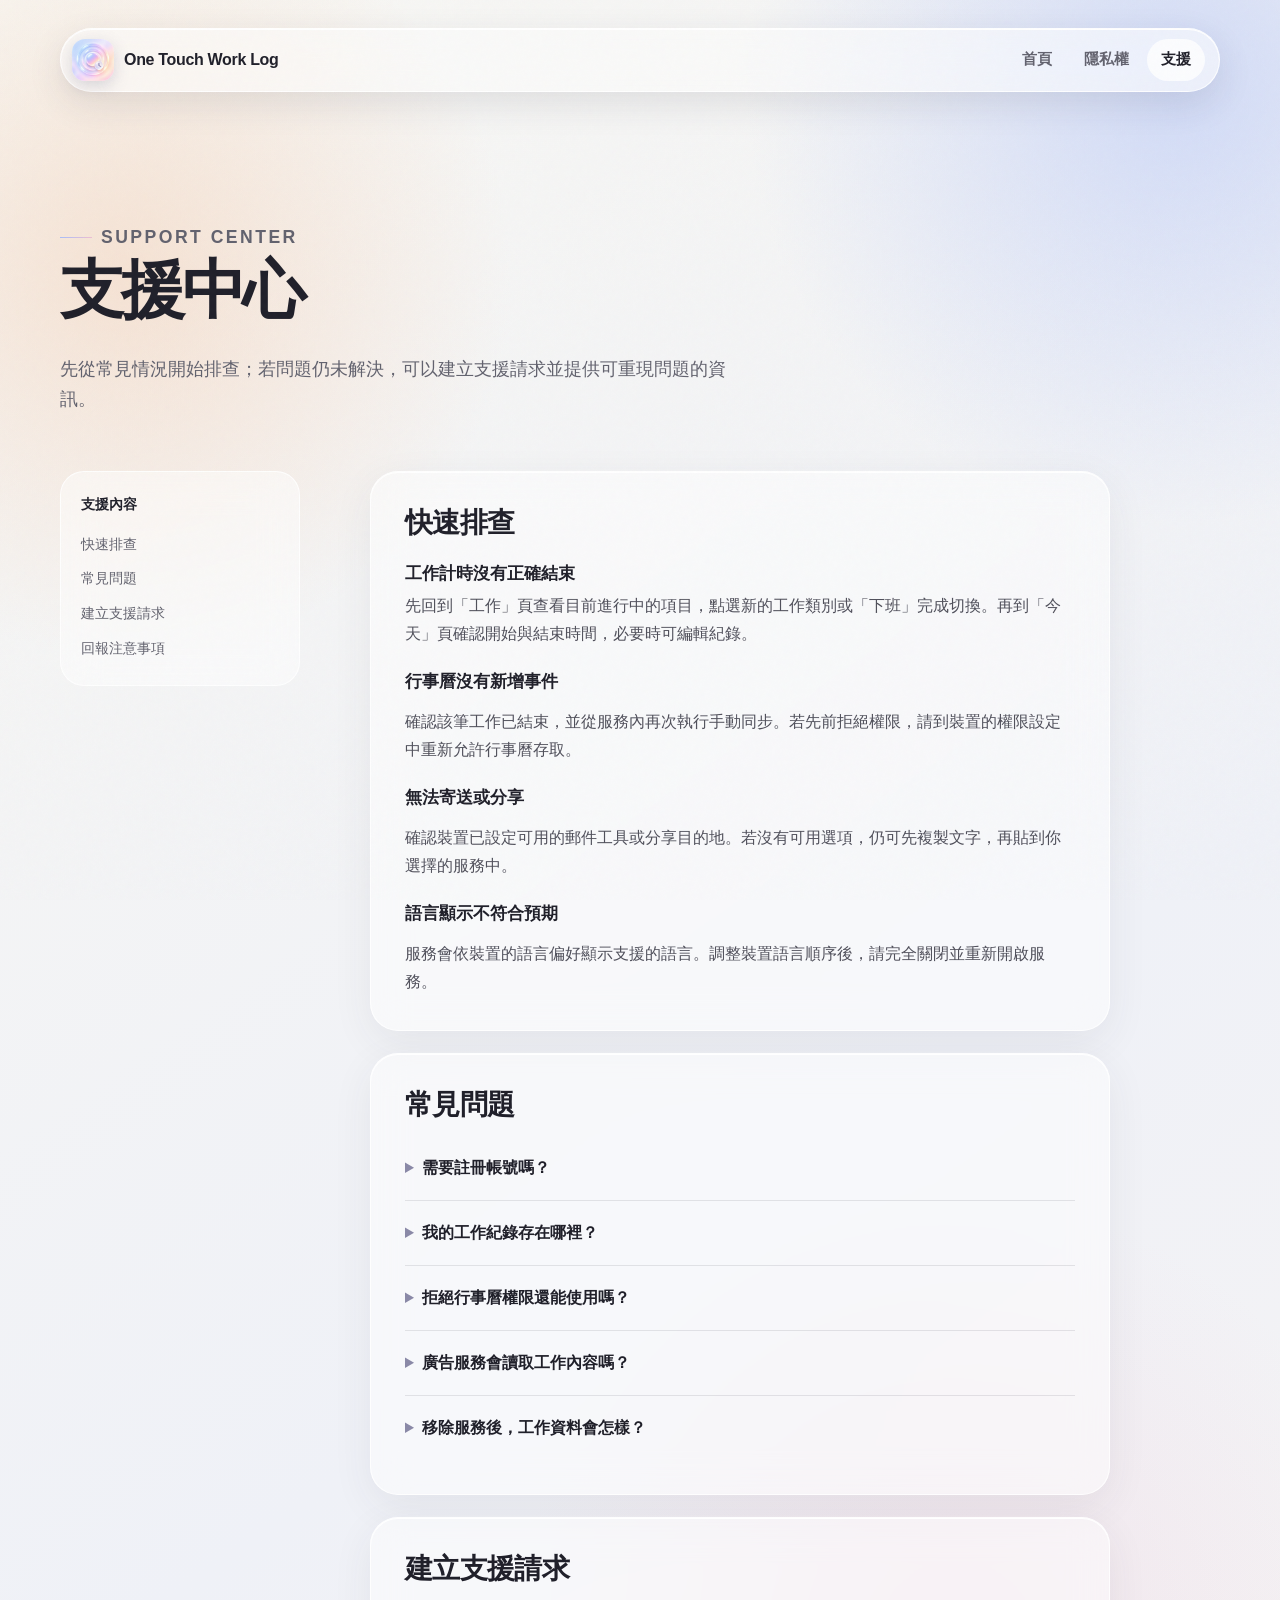
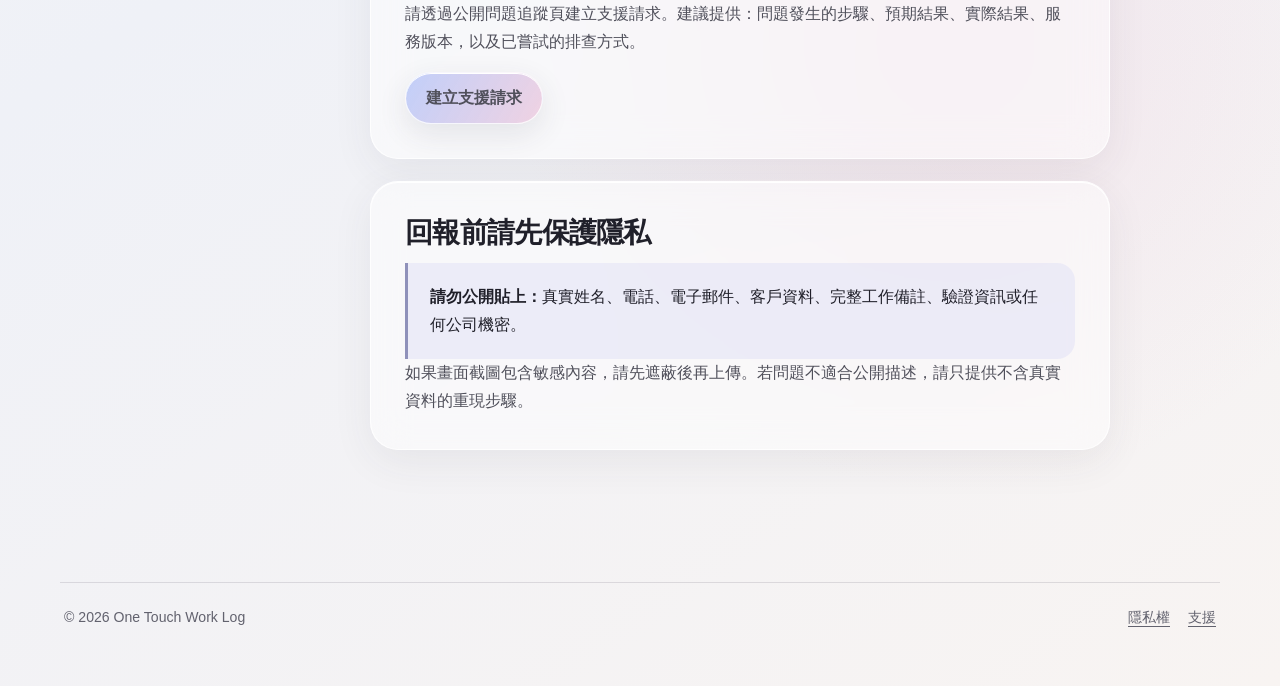
==== support/index.html @ d7296403 "Create privacy and support website" ====
<!doctype html>
<html lang="zh-Hant">
<head>
  <meta charset="utf-8">
  <meta name="viewport" content="width=device-width, initial-scale=1">
  <meta name="description" content="One Touch Work Log 使用支援、常見問題與問題回報方式。">
  <meta name="theme-color" content="#f7f5f0">
  <title>支援中心｜One Touch Work Log</title>
  <link rel="icon" href="../assets/logo.png">
  <link rel="stylesheet" href="../assets/styles.css">
</head>
<body>
  <a class="skip-link" href="#main">跳到主要內容</a>
  <header class="site-header shell">
    <nav class="nav" aria-label="主要導覽">
      <a class="brand" href="../"><img src="../assets/logo.png" alt=""><span>One Touch Work Log</span></a>
      <div class="nav-links"><a href="../">首頁</a><a href="../privacy/">隱私權</a><a href="./" aria-current="page">支援</a></div>
    </nav>
  </header>

  <main id="main" class="shell">
    <header class="page-hero">
      <p class="eyebrow">Support center</p>
      <h1>支援中心</h1>
      <p>先從常見情況開始排查；若問題仍未解決，可以建立支援請求並提供可重現問題的資訊。</p>
    </header>

    <div class="content-layout">
      <aside class="toc" aria-label="頁面目錄">
        <strong>支援內容</strong>
        <a href="#quick-help">快速排查</a>
        <a href="#faq">常見問題</a>
        <a href="#request">建立支援請求</a>
        <a href="#privacy-note">回報注意事項</a>
      </aside>

      <article class="prose">
        <section id="quick-help">
          <h2>快速排查</h2>
          <h3>工作計時沒有正確結束</h3>
          <p>先回到「工作」頁查看目前進行中的項目，點選新的工作類別或「下班」完成切換。再到「今天」頁確認開始與結束時間，必要時可編輯紀錄。</p>
          <h3>行事曆沒有新增事件</h3>
          <p>確認該筆工作已結束，並從服務內再次執行手動同步。若先前拒絕權限，請到裝置的權限設定中重新允許行事曆存取。</p>
          <h3>無法寄送或分享</h3>
          <p>確認裝置已設定可用的郵件工具或分享目的地。若沒有可用選項，仍可先複製文字，再貼到你選擇的服務中。</p>
          <h3>語言顯示不符合預期</h3>
          <p>服務會依裝置的語言偏好顯示支援的語言。調整裝置語言順序後，請完全關閉並重新開啟服務。</p>
        </section>

        <section id="faq" class="faq">
          <h2>常見問題</h2>
          <details>
            <summary>需要註冊帳號嗎？</summary>
            <p>不需要。目前的核心記錄功能不要求建立帳號。</p>
          </details>
          <details>
            <summary>我的工作紀錄存在哪裡？</summary>
            <p>工作類別、時間、細節、備註與偏好設定主要保存在你的裝置內。</p>
          </details>
          <details>
            <summary>拒絕行事曆權限還能使用嗎？</summary>
            <p>可以。拒絕行事曆權限不影響工作記錄、編輯、報告與分享功能。</p>
          </details>
          <details>
            <summary>廣告服務會讀取工作內容嗎？</summary>
            <p>不會。活動名稱、時間、工作細節與備註不會提供給廣告服務作為個人化依據。</p>
          </details>
          <details>
            <summary>移除服務後，工作資料會怎樣？</summary>
            <p>一般情況下，移除服務會一併移除其本機資料；裝置備份與系統層級保留仍依你的設定而定。</p>
          </details>
        </section>

        <section id="request">
          <h2>建立支援請求</h2>
          <p>請透過公開問題追蹤頁建立支援請求。建議提供：問題發生的步驟、預期結果、實際結果、服務版本，以及已嘗試的排查方式。</p>
          <p><a class="button primary" href="https://github.com/alexlu2020/one-touch-work-log-support/issues/new?template=support.yml" rel="noopener">建立支援請求</a></p>
        </section>

        <section id="privacy-note">
          <h2>回報前請先保護隱私</h2>
          <div class="notice"><strong>請勿公開貼上：</strong>真實姓名、電話、電子郵件、客戶資料、完整工作備註、驗證資訊或任何公司機密。</div>
          <p>如果畫面截圖包含敏感內容，請先遮蔽後再上傳。若問題不適合公開描述，請只提供不含真實資料的重現步驟。</p>
        </section>
      </article>
    </div>
  </main>

  <footer class="site-footer shell"><div class="footer-inner"><span>© <span data-year></span> One Touch Work Log</span><div class="footer-links"><a href="../privacy/">隱私權</a><a href="./">支援</a></div></div></footer>
  <script src="../assets/site.js"></script>
</body>
</html>
---- assets/styles.css ----
:root {
  --ink: #20202a;
  --muted: #62626e;
  --paper: #f7f5f0;
  --glass: rgba(255, 255, 255, 0.58);
  --line: rgba(255, 255, 255, 0.82);
  --shadow: 0 24px 70px rgba(54, 52, 68, 0.14), 0 4px 16px rgba(54, 52, 68, 0.08);
  --blue: #a9bdf8;
  --lilac: #c9b5ee;
  --blush: #edbed2;
  --peach: #f4c9aa;
  --mint: #b9dbd2;
  --radius: 30px;
  --serif: "Iowan Old Style", "Palatino Linotype", "Noto Serif TC", serif;
  --sans: "Avenir Next", "PingFang TC", "Noto Sans TC", sans-serif;
}

* { box-sizing: border-box; }

html {
  scroll-behavior: smooth;
  background: var(--paper);
}

body {
  margin: 0;
  color: var(--ink);
  font-family: var(--sans);
  line-height: 1.75;
  background:
    radial-gradient(circle at 10% 12%, rgba(244, 201, 170, .44), transparent 24rem),
    radial-gradient(circle at 92% 4%, rgba(169, 189, 248, .45), transparent 27rem),
    radial-gradient(circle at 75% 72%, rgba(237, 190, 210, .25), transparent 28rem),
    linear-gradient(145deg, #f8f7f3, #eff1f7 54%, #f8f4f2);
  min-height: 100vh;
}

body::before {
  content: "";
  position: fixed;
  inset: 0;
  pointer-events: none;
  opacity: .28;
  background-image: url("data:image/svg+xml,%3Csvg viewBox='0 0 180 180' xmlns='http://www.w3.org/2000/svg'%3E%3Cfilter id='n'%3E%3CfeTurbulence type='fractalNoise' baseFrequency='.9' numOctaves='3' stitchTiles='stitch'/%3E%3C/filter%3E%3Crect width='100%25' height='100%25' filter='url(%23n)' opacity='.08'/%3E%3C/svg%3E");
  z-index: 20;
}

a { color: inherit; }

.skip-link {
  position: fixed;
  left: 18px;
  top: -60px;
  z-index: 99;
  padding: 10px 16px;
  border-radius: 999px;
  background: var(--ink);
  color: white;
  text-decoration: none;
  transition: top .2s ease;
}

.skip-link:focus { top: 18px; }

.shell {
  width: min(1160px, calc(100% - 36px));
  margin: 0 auto;
}

.site-header {
  position: sticky;
  top: 14px;
  z-index: 10;
  padding-top: 14px;
}

.nav {
  display: flex;
  align-items: center;
  justify-content: space-between;
  gap: 24px;
  padding: 10px 14px 10px 11px;
  border: 1px solid var(--line);
  border-radius: 999px;
  background: rgba(250, 250, 250, .66);
  box-shadow: 0 12px 36px rgba(50, 50, 64, .11), inset 0 1px 0 white;
  backdrop-filter: blur(20px) saturate(145%);
}

.brand {
  display: inline-flex;
  align-items: center;
  gap: 10px;
  font-weight: 720;
  letter-spacing: -.02em;
  text-decoration: none;
  white-space: nowrap;
}

.brand img {
  width: 42px;
  height: 42px;
  border-radius: 13px;
  box-shadow: 0 5px 16px rgba(92, 93, 128, .22);
}

.nav-links {
  display: flex;
  align-items: center;
  gap: 4px;
}

.nav-links a {
  padding: 8px 14px;
  border-radius: 999px;
  color: var(--muted);
  font-size: .92rem;
  font-weight: 650;
  text-decoration: none;
}

.nav-links a:hover,
.nav-links a:focus-visible,
.nav-links a[aria-current="page"] {
  color: var(--ink);
  background: rgba(255, 255, 255, .78);
  outline: none;
}

.hero {
  display: grid;
  grid-template-columns: 1.15fr .85fr;
  align-items: center;
  gap: 70px;
  min-height: 680px;
  padding: 100px 0 72px;
}

.eyebrow {
  display: inline-flex;
  align-items: center;
  gap: 9px;
  margin: 0 0 18px;
  color: #575266;
  font-size: .8rem;
  font-weight: 750;
  letter-spacing: .14em;
  text-transform: uppercase;
}

.eyebrow::before {
  content: "";
  width: 32px;
  height: 1px;
  background: linear-gradient(90deg, var(--blue), var(--blush));
}

h1, h2, h3 { line-height: 1.2; }

h1 {
  margin: 0;
  font-family: var(--serif);
  font-size: clamp(3.4rem, 7.2vw, 6.8rem);
  font-weight: 600;
  letter-spacing: -.065em;
}

.hero-copy {
  max-width: 630px;
  margin: 28px 0 0;
  color: var(--muted);
  font-size: clamp(1rem, 2vw, 1.2rem);
}

.hero-actions {
  display: flex;
  flex-wrap: wrap;
  gap: 12px;
  margin-top: 34px;
}

.button {
  display: inline-flex;
  align-items: center;
  justify-content: center;
  min-height: 48px;
  padding: 11px 20px;
  border: 1px solid rgba(255, 255, 255, .8);
  border-radius: 999px;
  background: rgba(255, 255, 255, .72);
  box-shadow: 0 10px 30px rgba(58, 55, 75, .11), inset 0 1px 0 white;
  font-weight: 720;
  text-decoration: none;
  transition: transform .2s ease, box-shadow .2s ease;
}

.button.primary {
  background: linear-gradient(120deg, rgba(172, 191, 248, .72), rgba(235, 190, 213, .66));
}

.button:hover,
.button:focus-visible {
  transform: translateY(-2px);
  box-shadow: 0 14px 34px rgba(58, 55, 75, .16), inset 0 1px 0 white;
  outline: 2px solid rgba(104, 105, 142, .36);
  outline-offset: 3px;
}

.logo-stage {
  position: relative;
  display: grid;
  place-items: center;
  min-height: 430px;
}

.logo-stage::before,
.logo-stage::after {
  content: "";
  position: absolute;
  border: 1px solid rgba(255, 255, 255, .75);
  border-radius: 50%;
  background: rgba(255, 255, 255, .18);
  backdrop-filter: blur(8px);
}

.logo-stage::before { width: 390px; height: 390px; }
.logo-stage::after { width: 300px; height: 300px; }

.app-logo {
  position: relative;
  z-index: 2;
  width: min(300px, 72vw);
  aspect-ratio: 1;
  border-radius: 30%;
  box-shadow: 0 38px 80px rgba(76, 75, 96, .24), 0 6px 20px rgba(76, 75, 96, .16);
  animation: float 6s ease-in-out infinite;
}

@keyframes float {
  0%, 100% { transform: translateY(0) rotate(-1deg); }
  50% { transform: translateY(-12px) rotate(1deg); }
}

.section { padding: 94px 0; }

.section-heading {
  display: grid;
  grid-template-columns: .7fr 1.3fr;
  gap: 50px;
  align-items: end;
  margin-bottom: 38px;
}

.section-heading h2,
.page-hero h1 {
  margin: 0;
  font-family: var(--serif);
  font-size: clamp(2.5rem, 5vw, 4.6rem);
  font-weight: 600;
  letter-spacing: -.05em;
}

.section-heading p { margin: 0; color: var(--muted); }

.card-grid {
  display: grid;
  grid-template-columns: repeat(3, 1fr);
  gap: 18px;
}

.glass-card {
  position: relative;
  overflow: hidden;
  min-height: 270px;
  padding: 30px;
  border: 1px solid var(--line);
  border-radius: var(--radius);
  background: var(--glass);
  box-shadow: var(--shadow), inset 0 1px 0 white;
  backdrop-filter: blur(22px) saturate(130%);
}

.glass-card::after {
  content: "";
  position: absolute;
  top: -60px;
  right: -40px;
  width: 150px;
  height: 150px;
  border-radius: 50%;
  background: var(--glow, rgba(169, 189, 248, .4));
  filter: blur(28px);
}

.glass-card:nth-child(2) { --glow: rgba(185, 219, 210, .52); }
.glass-card:nth-child(3) { --glow: rgba(244, 201, 170, .48); }

.card-number {
  display: grid;
  place-items: center;
  width: 42px;
  height: 42px;
  margin-bottom: 54px;
  border: 1px solid rgba(255, 255, 255, .92);
  border-radius: 14px;
  background: rgba(255, 255, 255, .55);
  color: #62647d;
  font-family: var(--serif);
  font-weight: 700;
}

.glass-card h3 { margin: 0 0 10px; font-size: 1.24rem; }
.glass-card p { margin: 0; color: var(--muted); }

.callout {
  display: grid;
  grid-template-columns: 1fr auto;
  gap: 30px;
  align-items: center;
  margin: 24px 0 0;
  padding: 40px;
  border: 1px solid var(--line);
  border-radius: var(--radius);
  background: linear-gradient(120deg, rgba(255, 255, 255, .66), rgba(221, 224, 246, .62), rgba(247, 220, 208, .6));
  box-shadow: var(--shadow), inset 0 1px 0 white;
}

.callout h2 { margin: 0 0 8px; font-family: var(--serif); font-size: clamp(2rem, 4vw, 3.4rem); letter-spacing: -.045em; }
.callout p { margin: 0; color: var(--muted); }

.page-hero {
  padding: 120px 0 56px;
  max-width: 850px;
}

.page-hero p {
  max-width: 680px;
  margin: 24px 0 0;
  color: var(--muted);
  font-size: 1.1rem;
}

.meta-row {
  display: flex;
  flex-wrap: wrap;
  gap: 10px 24px;
  margin-top: 28px;
  color: var(--muted);
  font-size: .9rem;
}

.content-layout {
  display: grid;
  grid-template-columns: 240px minmax(0, 740px);
  gap: 70px;
  align-items: start;
  padding-bottom: 110px;
}

.toc {
  position: sticky;
  top: 100px;
  padding: 20px;
  border: 1px solid var(--line);
  border-radius: 24px;
  background: rgba(255, 255, 255, .48);
  backdrop-filter: blur(18px);
}

.toc strong { display: block; margin: 0 0 10px; font-size: .88rem; }
.toc a { display: block; padding: 5px 0; color: var(--muted); font-size: .88rem; text-decoration: none; }
.toc a:hover, .toc a:focus-visible { color: var(--ink); text-decoration: underline; text-underline-offset: 4px; }

.prose section {
  scroll-margin-top: 110px;
  margin-bottom: 22px;
  padding: 34px;
  border: 1px solid rgba(255, 255, 255, .78);
  border-radius: 28px;
  background: rgba(255, 255, 255, .48);
  box-shadow: 0 12px 42px rgba(57, 55, 70, .07), inset 0 1px 0 white;
  backdrop-filter: blur(18px);
}

.prose h2 { margin: 0 0 14px; font-family: var(--serif); font-size: 1.75rem; letter-spacing: -.025em; }
.prose h3 { margin: 24px 0 8px; font-size: 1.05rem; }
.prose p, .prose li { color: #50505b; }
.prose p:first-of-type { margin-top: 0; }
.prose p:last-child { margin-bottom: 0; }
.prose ul { padding-left: 1.25rem; }
.prose li + li { margin-top: 7px; }

.notice {
  padding: 20px 22px;
  border-left: 3px solid #8f91ba;
  border-radius: 0 18px 18px 0;
  background: rgba(225, 225, 245, .52);
}

.faq details {
  border-top: 1px solid rgba(74, 72, 84, .13);
  padding: 18px 0;
}

.faq details:first-of-type { border-top: 0; }
.faq summary { cursor: pointer; font-weight: 720; }
.faq summary::marker { color: #8a89a7; }
.faq details p { margin: 10px 0 0; }

.site-footer { padding: 0 0 34px; }

.footer-inner {
  display: flex;
  justify-content: space-between;
  gap: 30px;
  align-items: center;
  padding: 22px 4px;
  border-top: 1px solid rgba(57, 55, 70, .14);
  color: var(--muted);
  font-size: .88rem;
}

.footer-links { display: flex; gap: 18px; }
.footer-links a { text-underline-offset: 4px; }

.error-page {
  display: grid;
  place-items: center;
  min-height: 100vh;
  padding: 30px;
  text-align: center;
}

.error-card { max-width: 650px; }
.error-code { margin: 0; font-family: var(--serif); font-size: clamp(6rem, 25vw, 13rem); line-height: .8; color: rgba(76, 75, 96, .17); }
.error-card h1 { margin: -18px 0 14px; font-size: clamp(2.2rem, 5vw, 4rem); }

@media (max-width: 860px) {
  .hero { grid-template-columns: 1fr; gap: 20px; min-height: auto; padding-top: 90px; }
  .logo-stage { order: -1; min-height: 330px; }
  .logo-stage::before { width: 310px; height: 310px; }
  .logo-stage::after { width: 240px; height: 240px; }
  .app-logo { width: 230px; }
  .section-heading { grid-template-columns: 1fr; gap: 14px; }
  .card-grid { grid-template-columns: 1fr; }
  .glass-card { min-height: 230px; }
  .card-number { margin-bottom: 34px; }
  .content-layout { grid-template-columns: 1fr; gap: 24px; }
  .toc { position: static; }
}

@media (max-width: 620px) {
  .shell { width: min(calc(100% - 24px), 1160px); }
  .site-header { top: 8px; padding-top: 8px; }
  .nav { gap: 4px; align-items: center; border-radius: 26px; }
  .brand span { display: none; }
  .brand img { width: 38px; height: 38px; }
  .nav-links { min-width: 0; flex: 1; justify-content: flex-end; gap: 0; }
  .nav-links a { padding: 8px 7px; font-size: .78rem; }
  h1 { font-size: clamp(3.2rem, 17vw, 5rem); }
  .hero { padding-top: 62px; }
  .hero-actions, .button { width: 100%; }
  .section { padding: 70px 0; }
  .callout { grid-template-columns: 1fr; padding: 28px; }
  .page-hero { padding-top: 86px; }
  .prose section { padding: 26px 22px; }
  .footer-inner { align-items: flex-start; flex-direction: column; }
}

@media (prefers-reduced-motion: reduce) {
  html { scroll-behavior: auto; }
  *, *::before, *::after { animation-duration: .01ms !important; animation-iteration-count: 1 !important; transition-duration: .01ms !important; }
}
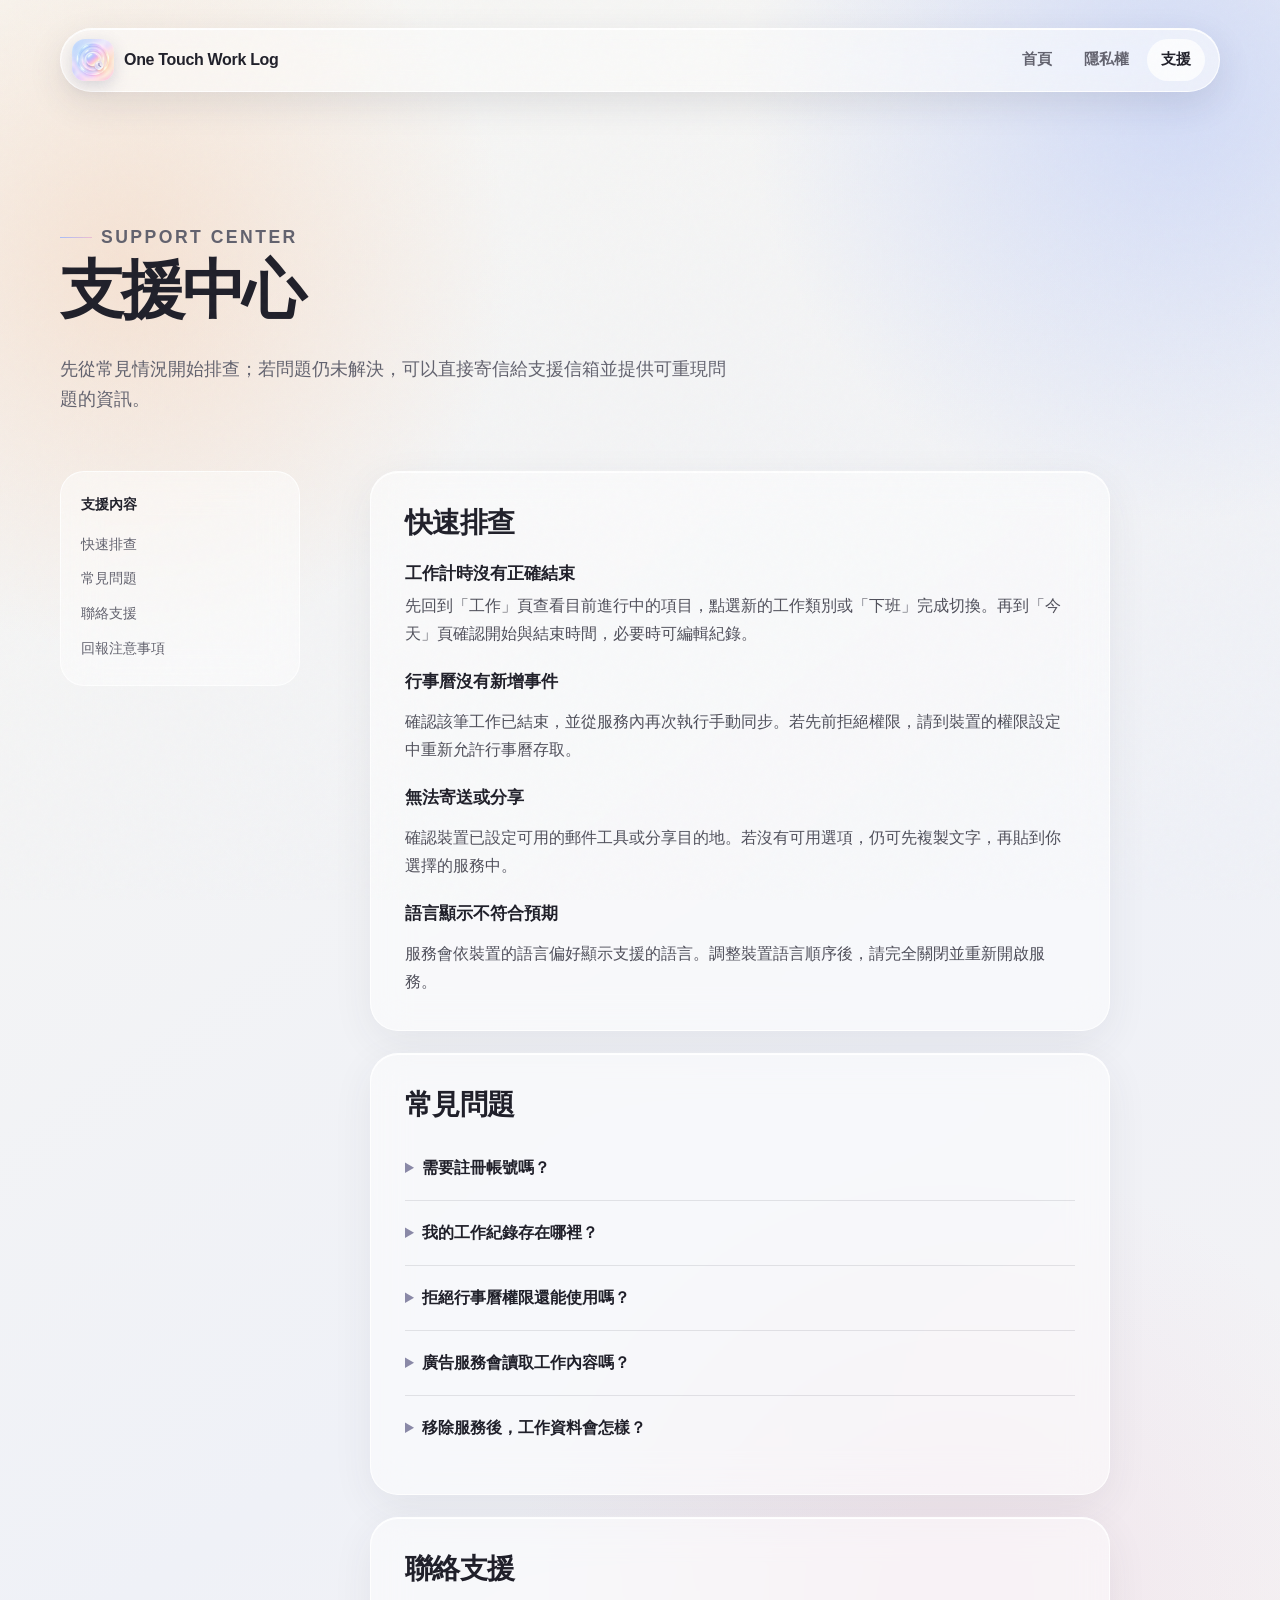
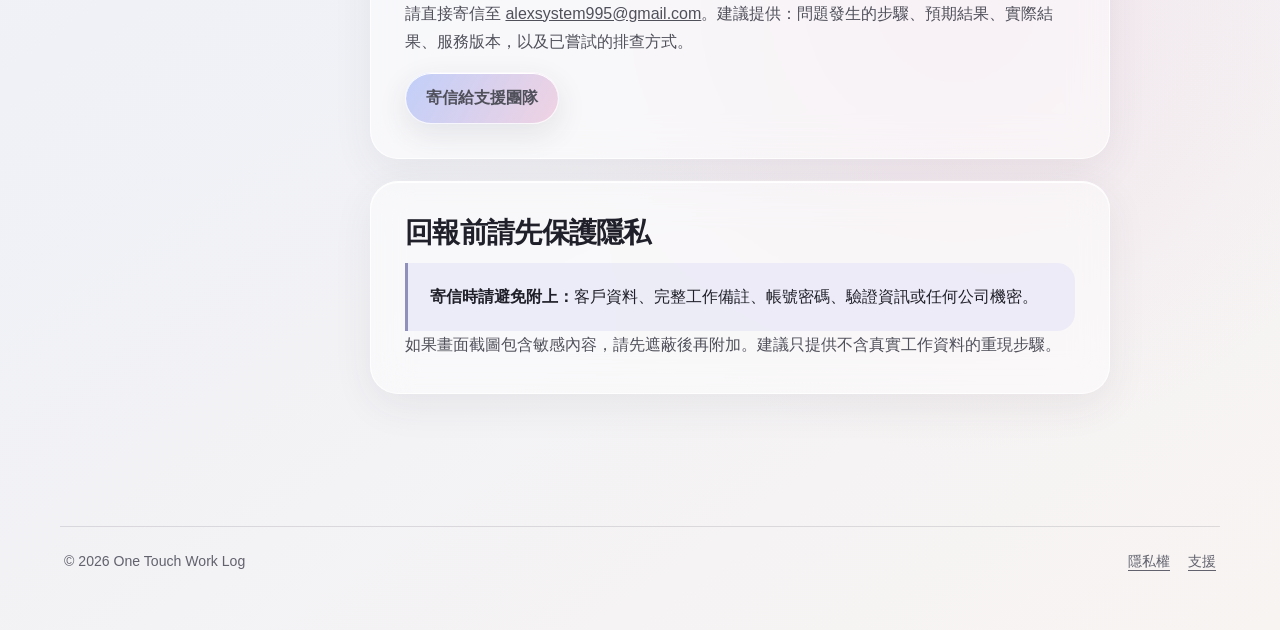
==== commit 89f591cb: "Replace public support issues with email contact" ====
--- a/support/index.html
+++ b/support/index.html
@@ -22,7 +22,7 @@
     <header class="page-hero">
       <p class="eyebrow">Support center</p>
       <h1>支援中心</h1>
-      <p>先從常見情況開始排查；若問題仍未解決，可以建立支援請求並提供可重現問題的資訊。</p>
+      <p>先從常見情況開始排查；若問題仍未解決，可以直接寄信給支援信箱並提供可重現問題的資訊。</p>
     </header>
 
     <div class="content-layout">
@@ -30,7 +30,7 @@
         <strong>支援內容</strong>
         <a href="#quick-help">快速排查</a>
         <a href="#faq">常見問題</a>
-        <a href="#request">建立支援請求</a>
+        <a href="#request">聯絡支援</a>
         <a href="#privacy-note">回報注意事項</a>
       </aside>
 
@@ -72,15 +72,15 @@
         </section>
 
         <section id="request">
-          <h2>建立支援請求</h2>
-          <p>請透過公開問題追蹤頁建立支援請求。建議提供：問題發生的步驟、預期結果、實際結果、服務版本，以及已嘗試的排查方式。</p>
-          <p><a class="button primary" href="https://github.com/alexlu2020/one-touch-work-log-support/issues/new?template=support.yml" rel="noopener">建立支援請求</a></p>
+          <h2>聯絡支援</h2>
+          <p>請直接寄信至 <a href="mailto:alexsystem995@gmail.com">alexsystem995@gmail.com</a>。建議提供：問題發生的步驟、預期結果、實際結果、服務版本，以及已嘗試的排查方式。</p>
+          <p><a class="button primary" href="mailto:alexsystem995@gmail.com?subject=One%20Touch%20Work%20Log%20%E4%BD%BF%E7%94%A8%E6%94%AF%E6%8F%B4">寄信給支援團隊</a></p>
         </section>
 
         <section id="privacy-note">
           <h2>回報前請先保護隱私</h2>
-          <div class="notice"><strong>請勿公開貼上：</strong>真實姓名、電話、電子郵件、客戶資料、完整工作備註、驗證資訊或任何公司機密。</div>
-          <p>如果畫面截圖包含敏感內容，請先遮蔽後再上傳。若問題不適合公開描述，請只提供不含真實資料的重現步驟。</p>
+          <div class="notice"><strong>寄信時請避免附上：</strong>客戶資料、完整工作備註、帳號密碼、驗證資訊或任何公司機密。</div>
+          <p>如果畫面截圖包含敏感內容，請先遮蔽後再附加。建議只提供不含真實工作資料的重現步驟。</p>
         </section>
       </article>
     </div>
